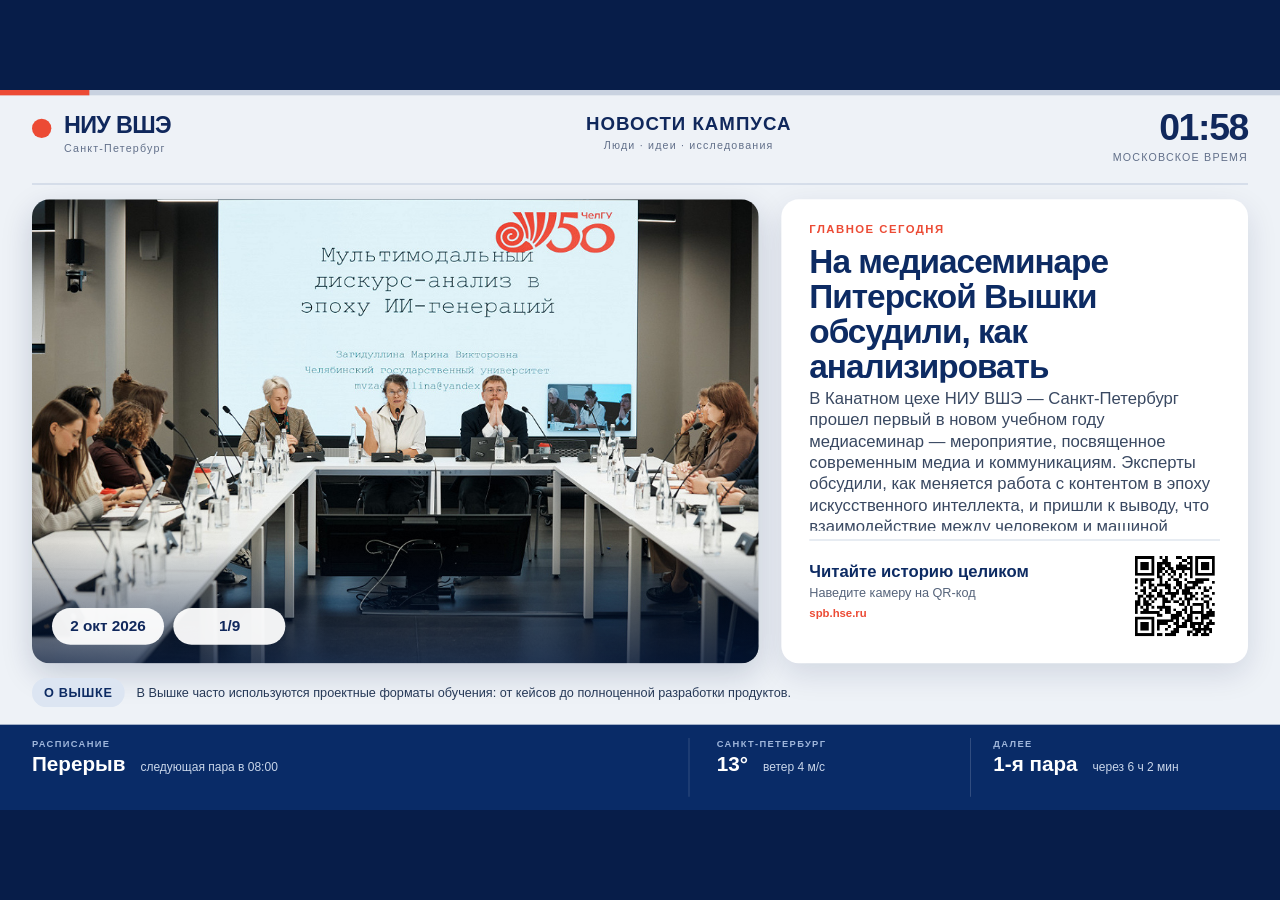
==== index.html @ f93ff1ff "Publish HSE campus news screen" ====
<!doctype html>
<html lang="ru">
  <head>
    <meta charset="utf-8">
    <meta name="viewport" content="width=device-width,initial-scale=1,maximum-scale=1,user-scalable=no">
    <title>Новости НИУ ВШЭ — 16:9 для webOS</title>
    <link rel="stylesheet" href="./app.css">
  </head>
  <body>
    <div id="viewport">
      <div id="stage">
        <div class="progress"><div id="progressBar"></div></div>

        <header class="topbar">
          <div class="brand-mark"></div>
          <div class="brand-title">НИУ ВШЭ<span>Санкт-Петербург</span></div>
          <div class="section-title">НОВОСТИ КАМПУСА<span>Люди · идеи · исследования</span></div>
          <div class="clock-panel"><strong id="clock">00:00</strong><span>МОСКОВСКОЕ ВРЕМЯ</span></div>
        </header>

        <main class="content" id="content">
          <section class="photo-card" id="photoCard">
            <div class="photo-shade"></div>
            <div class="photo-meta">
              <span id="newsDate">Новости</span>
              <span id="counter">1/9</span>
            </div>
          </section>

          <section class="story-card">
            <div class="story-kicker">ГЛАВНОЕ СЕГОДНЯ</div>
            <h1 id="headline">Загружаю новости кампуса…</h1>
            <p id="lead">Локальная версия экрана подготовлена для встроенного браузера LG webOS 1.4.</p>
            <div class="story-bottom">
              <div class="scan-copy">
                <strong>Читайте историю целиком</strong>
                <span>Наведите камеру на QR-код</span>
                <small>spb.hse.ru</small>
              </div>
              <div class="qr-box"><img id="qrImage" alt="QR-код новости"></div>
            </div>
          </section>
        </main>

        <aside class="factbar"><b>О ВЫШКЕ</b><span id="factText">Проектные форматы обучения соединяют реальные задачи, исследования и командную работу.</span></aside>

        <footer class="bottombar">
          <div class="schedule-block">
            <span class="footer-label">РАСПИСАНИЕ</span>
            <strong id="pairTitle">Учебный день</strong>
            <small id="pairSub">Определяю текущую пару…</small>
          </div>
          <div class="weather-block">
            <span class="footer-label">САНКТ-ПЕТЕРБУРГ</span>
            <strong id="weatherTemp">—°</strong>
            <small id="weatherWind">ветер — м/с</small>
          </div>
          <div class="next-block">
            <span class="footer-label">ДАЛЕЕ</span>
            <strong id="nextLabel">—</strong>
            <small id="nextIn">через —</small>
          </div>
        </footer>

        <div id="errorBanner">Не удалось прочитать локальные данные. Повторная попытка через минуту.</div>
      </div>
    </div>
    <script src="./app.js"></script>
  </body>
</html>
---- app.css ----
html, body {
  width: 100%;
  height: 100%;
  margin: 0;
  overflow: hidden;
  background: #071d49;
  color: #10285c;
  font-family: Arial, Helvetica, sans-serif;
}

#viewport {
  position: relative;
  width: 100%;
  height: 100%;
  overflow: hidden;
  background: #071d49;
}

#stage {
  position: absolute;
  left: 50%;
  top: 50%;
  width: 1920px;
  height: 1080px;
  margin-left: -960px;
  margin-top: -540px;
  overflow: hidden;
  background: #eef2f7;
  transform-origin: 50% 50%;
}

.progress {
  position: absolute;
  z-index: 20;
  left: 0;
  top: 0;
  width: 100%;
  height: 8px;
  background: rgba(10, 45, 105, 0.16);
}

#progressBar {
  width: 0;
  height: 100%;
  background: #ec4b35;
}

.topbar {
  position: absolute;
  left: 48px;
  right: 48px;
  top: 8px;
  height: 132px;
  border-bottom: 2px solid #cbd5e4;
}

.brand-mark {
  position: absolute;
  left: 0;
  top: 35px;
  width: 29px;
  height: 29px;
  border-radius: 50%;
  background: #ec4b35;
}

.brand-title {
  position: absolute;
  left: 48px;
  top: 27px;
  font-size: 35px;
  line-height: 1;
  font-weight: bold;
  letter-spacing: -1px;
}

.brand-title span,
.section-title span,
.clock-panel span {
  display: block;
  margin-top: 10px;
  color: #62708a;
  font-size: 16px;
  line-height: 1;
  font-weight: normal;
  letter-spacing: 1.8px;
}

.section-title {
  position: absolute;
  left: 760px;
  top: 29px;
  width: 450px;
  text-align: center;
  font-size: 28px;
  line-height: 1;
  font-weight: bold;
  letter-spacing: 1.5px;
}

.clock-panel {
  position: absolute;
  right: 0;
  top: 20px;
  width: 270px;
  text-align: right;
}

.clock-panel strong {
  display: block;
  font-size: 56px;
  line-height: 1;
  letter-spacing: -2px;
}

.content {
  position: absolute;
  left: 48px;
  top: 164px;
  width: 1824px;
  height: 696px;
  opacity: 1;
  transition: opacity 180ms linear;
}

.content.is-changing { opacity: 0.18; }

.photo-card {
  position: absolute;
  left: 0;
  top: 0;
  width: 1090px;
  height: 696px;
  overflow: hidden;
  border-radius: 26px;
  background: #bcc6d5 center center no-repeat;
  background-size: cover;
  box-shadow: 0 16px 46px rgba(4, 27, 74, 0.18);
}

.photo-shade {
  position: absolute;
  left: 0;
  right: 0;
  bottom: 0;
  height: 180px;
  background: linear-gradient(to top, rgba(4, 25, 62, 0.72), rgba(4, 25, 62, 0));
}

.photo-meta {
  position: absolute;
  left: 30px;
  right: 30px;
  bottom: 28px;
  height: 55px;
}

.photo-meta span {
  display: inline-block;
  min-width: 128px;
  margin-right: 10px;
  padding: 14px 20px;
  border-radius: 30px;
  background: rgba(255,255,255,0.94);
  color: #10285c;
  text-align: center;
  font-size: 23px;
  font-weight: bold;
}

.story-card {
  position: absolute;
  right: 0;
  top: 0;
  width: 700px;
  height: 696px;
  overflow: hidden;
  border-radius: 26px;
  background: #ffffff;
  box-shadow: 0 16px 46px rgba(4, 27, 74, 0.12);
}

.story-kicker {
  position: absolute;
  left: 42px;
  top: 36px;
  color: #ec4b35;
  font-size: 17px;
  font-weight: bold;
  letter-spacing: 2.2px;
}

#headline {
  position: absolute;
  left: 42px;
  right: 42px;
  top: 67px;
  max-height: 208px;
  margin: 0;
  overflow: hidden;
  color: #0d2b63;
  font-size: 48px;
  line-height: 1.05;
  letter-spacing: -1.5px;
}

#lead {
  position: absolute;
  left: 42px;
  right: 42px;
  top: 282px;
  height: 215px;
  margin: 0;
  overflow: hidden;
  color: #394861;
  font-size: 25px;
  line-height: 1.28;
}

.story-bottom {
  position: absolute;
  left: 42px;
  right: 42px;
  bottom: 30px;
  height: 136px;
  padding-top: 18px;
  border-top: 2px solid #dce3ec;
}

.scan-copy {
  position: absolute;
  left: 0;
  top: 31px;
  width: 410px;
}

.scan-copy strong,
.scan-copy span,
.scan-copy small { display: block; }
.scan-copy strong { font-size: 25px; color: #0d2b63; }
.scan-copy span { margin-top: 8px; font-size: 19px; color: #56647b; }
.scan-copy small { margin-top: 10px; font-size: 17px; color: #ec4b35; font-weight: bold; }

.qr-box {
  position: absolute;
  right: 0;
  top: 15px;
  width: 136px;
  height: 136px;
  background: #fff;
}

.qr-box img { display: block; width: 136px; height: 136px; }

.factbar {
  position: absolute;
  left: 48px;
  right: 48px;
  top: 882px;
  height: 44px;
  overflow: hidden;
  color: #263957;
  font-size: 19px;
  line-height: 44px;
}

.factbar b {
  display: inline-block;
  margin-right: 18px;
  padding: 0 18px;
  border-radius: 22px;
  background: #dce5f2;
  color: #0d2b63;
  letter-spacing: 1px;
}

.bottombar {
  position: absolute;
  left: 0;
  right: 0;
  bottom: 0;
  height: 128px;
  background: #092b67;
  color: #fff;
}

.schedule-block, .weather-block, .next-block {
  position: absolute;
  top: 20px;
  height: 88px;
  border-right: 1px solid rgba(255,255,255,0.25);
}

.schedule-block { left: 48px; width: 985px; }
.weather-block { left: 1075px; width: 380px; }
.next-block { left: 1490px; width: 382px; border-right: 0; }

.footer-label {
  display: block;
  margin-bottom: 7px;
  color: #9fb6db;
  font-size: 14px;
  font-weight: bold;
  letter-spacing: 2px;
}

.bottombar strong {
  display: inline-block;
  margin-right: 18px;
  font-size: 31px;
  line-height: 1;
}

.bottombar small {
  display: inline-block;
  color: #c9d6ea;
  font-size: 18px;
}

#errorBanner {
  display: none;
  position: absolute;
  z-index: 30;
  left: 50%;
  top: 50%;
  width: 720px;
  margin-left: -390px;
  margin-top: -45px;
  padding: 30px;
  border-radius: 18px;
  background: #fff;
  color: #a12218;
  text-align: center;
  font-size: 25px;
  box-shadow: 0 20px 60px rgba(0,0,0,0.28);
}
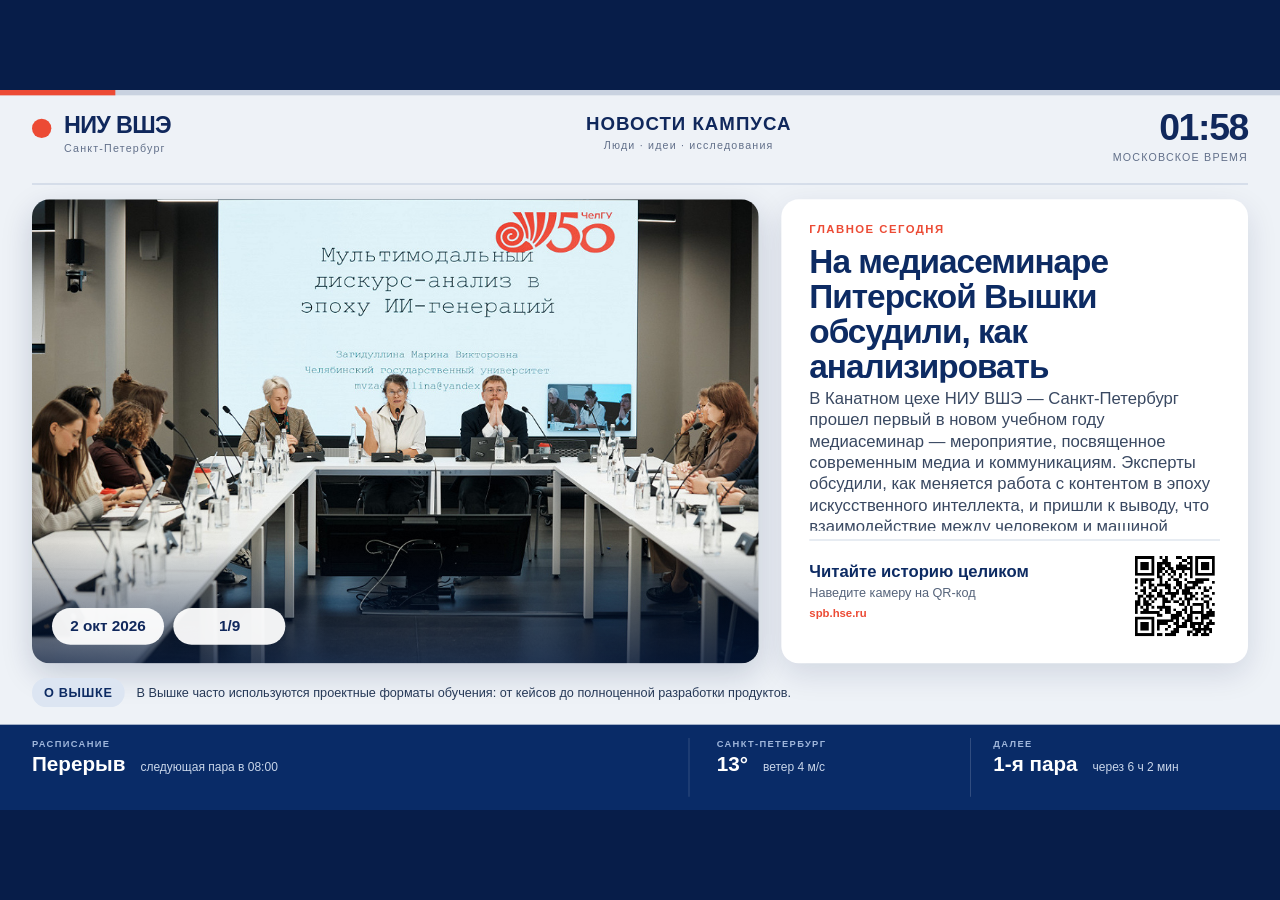
==== commit 065b82fa: "Favicon across public pages; document TV WebView baseline and harden temporary news player." ====
--- a/index.html
+++ b/index.html
@@ -1,7 +1,11 @@
 <!doctype html>
 <html lang="ru">
   <head>
-    <meta charset="utf-8">
+<link rel="icon" href="favicon.png" type="image/png" />
+<link rel="shortcut icon" href="favicon.ico" />
+<link rel="apple-touch-icon" href="favicon.png" />
+
+<meta charset="utf-8">
     <meta name="viewport" content="width=device-width,initial-scale=1,maximum-scale=1,user-scalable=no">
     <title>Новости НИУ ВШЭ — 16:9 для webOS</title>
     <link rel="stylesheet" href="./app.css">
